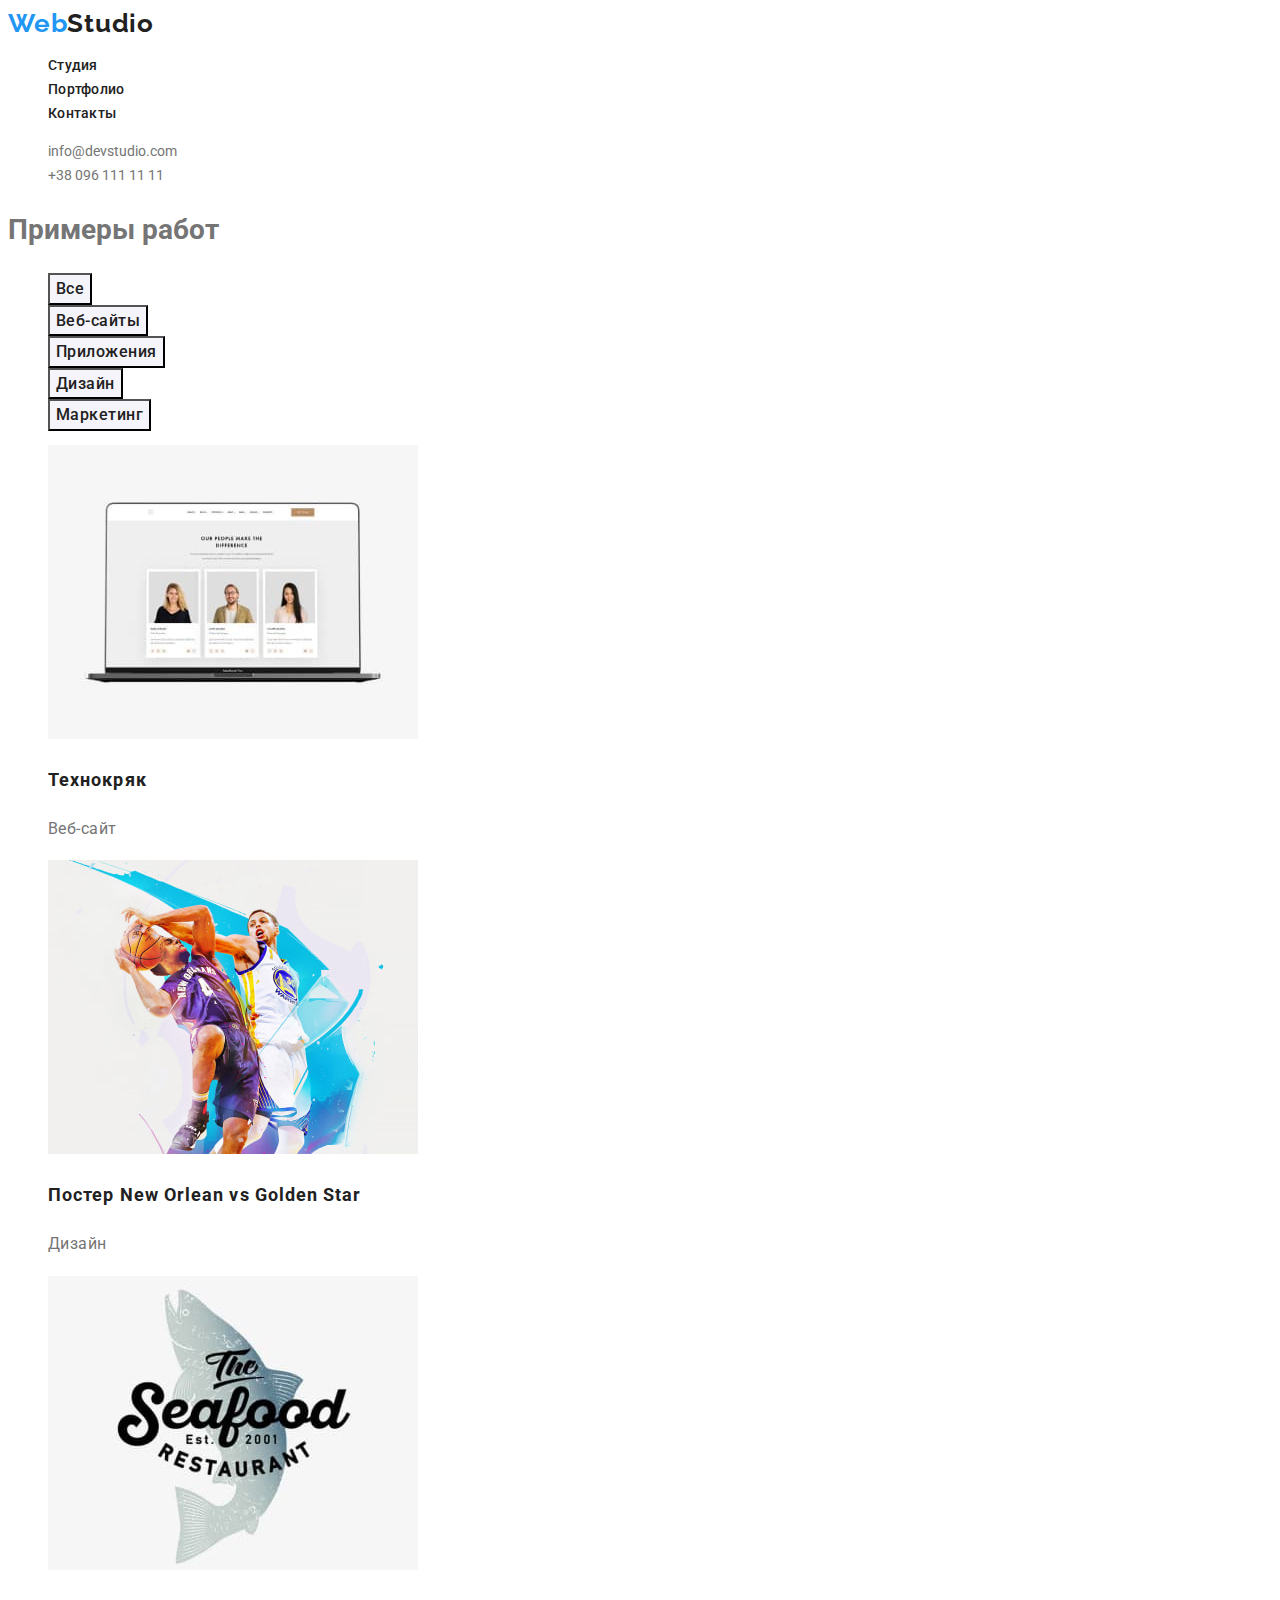
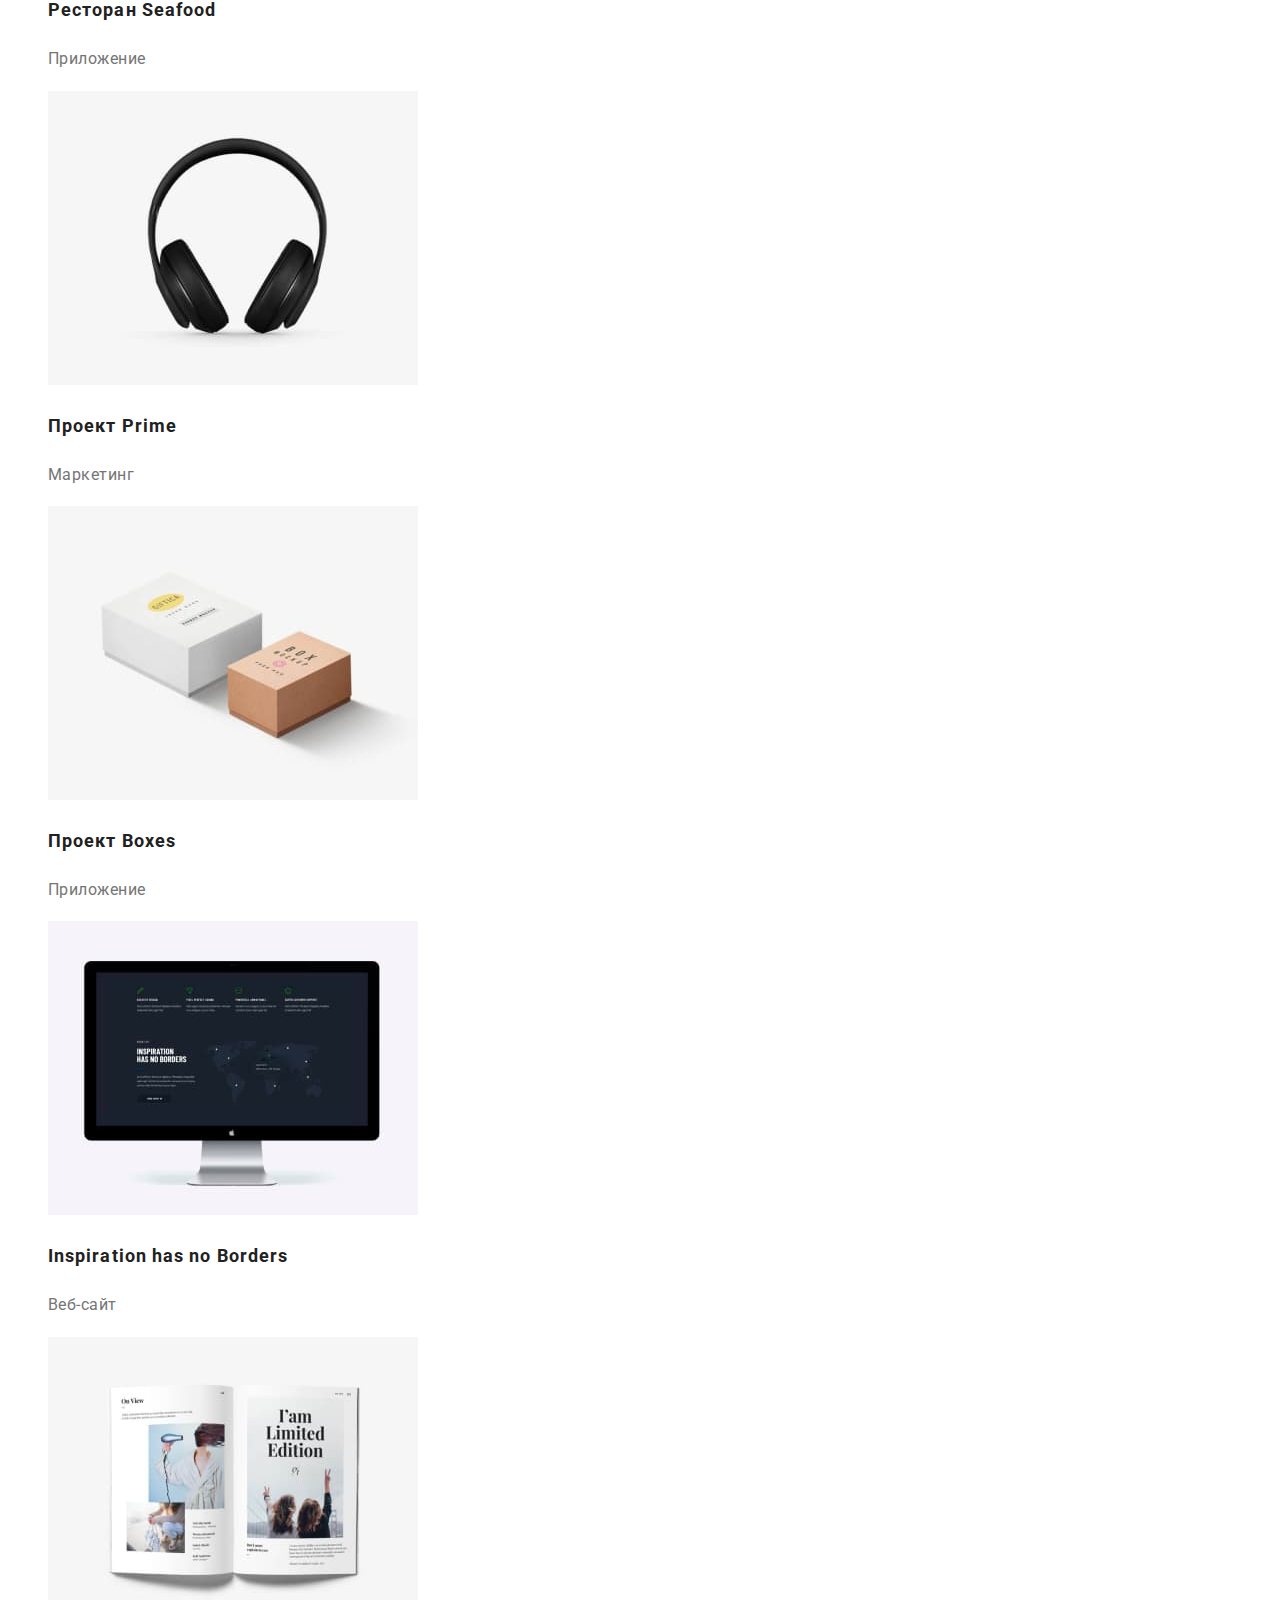
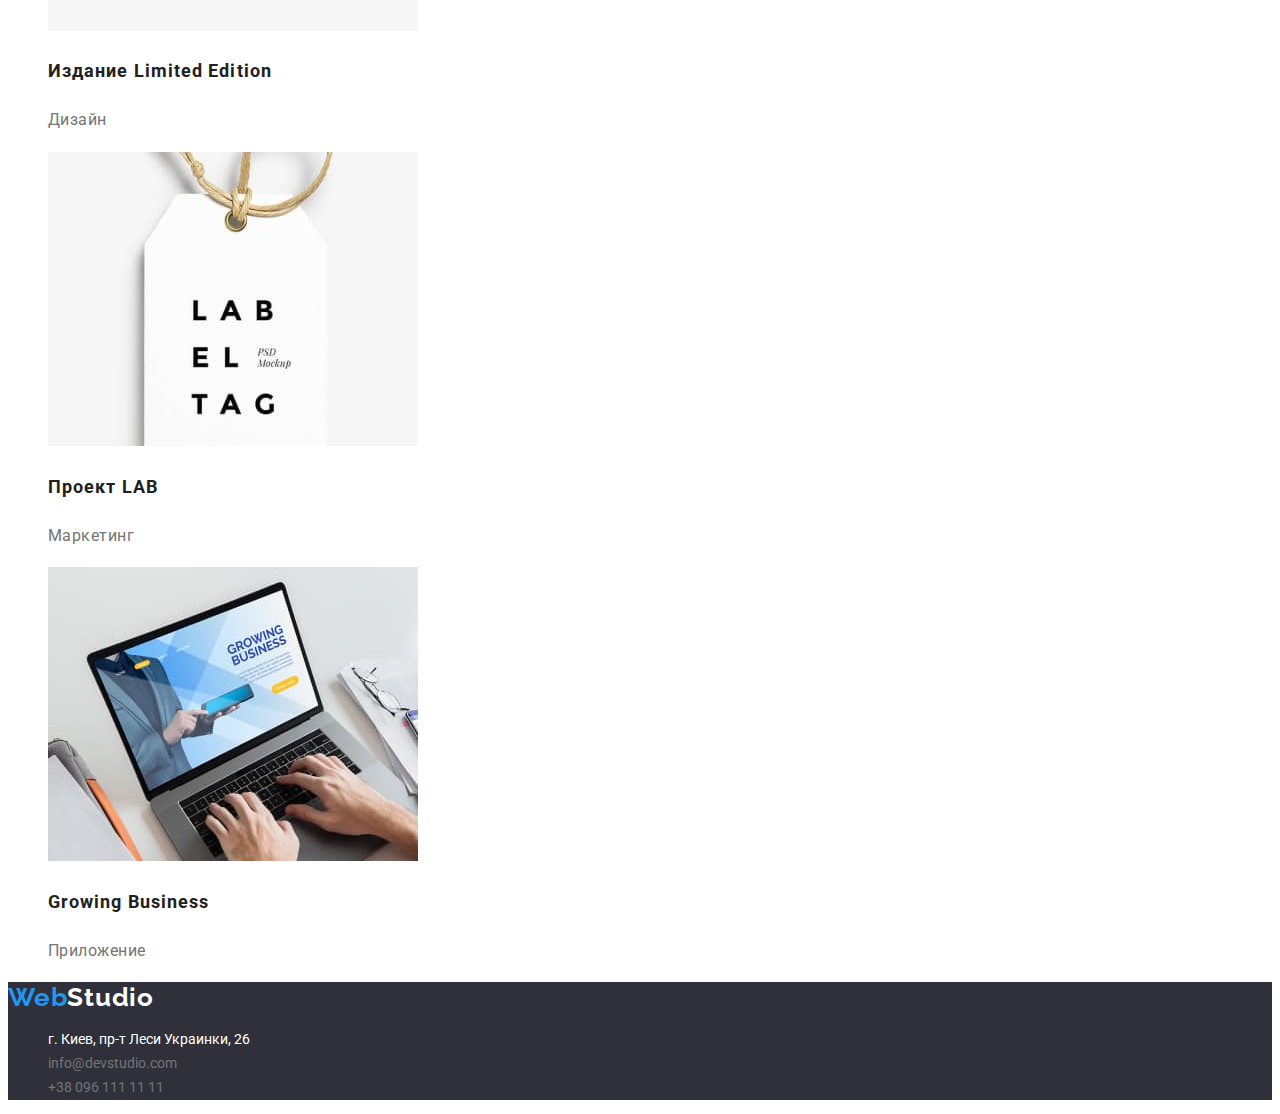
==== portfolio.html @ faf6ea36 "Добавляет файлы с прошлого ТЗ" ====
<!DOCTYPE html>
<html lang="ru">
<head>
    <meta charset="UTF-8">
    <meta http-equiv="X-UA-Compatible" content="IE=edge">
    <meta name="viewport" content="width=device-width, initial-scale=1.0">
    <link rel="preconnect" href="https://fonts.googleapis.com">
    <link rel="preconnect" href="https://fonts.gstatic.com" crossorigin>
    <link href="https://fonts.googleapis.com/css2?family=Raleway:wght@700&family=Roboto:wght@400;500;700;900&display=swap"
        rel="stylesheet">
    <link rel="stylesheet" href="./css/styles.css">
    <title>WebStudio</title>
</head>

<body>
    <header class="header-nav">
        <!-- Навигация -->
        <nav class="navigation">
            <a href="" class="logo link"><span class="logo-color">Web</span>Studio</a>
            <ul class="navigation-list">
                <li class="navigation-list-item">
                    <a href="./index.html" class="link">Студия</a>
                </li>
                <li class="navigation-list-item">
                    <a href="./portfolio.html" class="link">Портфолио</a>
                </li>
                <li class="navigation-list-item">
                    <a href="" class="link">Контакты</a>
                </li>
            </ul>
        </nav>
        <!-- Контакты -->
        <ul class="contacts">
            <li>
                <a href="mailto:info@devstudio.com" class="contacts-link link">info@devstudio.com</a>
            </li>
            <li>
                <a href="tel:+380961111111" class="contacts-link link">+38 096 111 11 11</a>
            </li>
        </ul>
    </header>
    <!-- Контентная часть -->
<main>
    <section>
        <!-- Кнопки -->
        <h1 class="logic-title">Примеры работ</h1>
        <ul class="btn-list">
            <li><button type="button" class="btn-item">Все</button></li>
            <li><button type="button" class="btn-item">Веб-сайты</button></li>
            <li><button type="button" class="btn-item">Приложения</button></li>
            <li><button type="button" class="btn-item">Дизайн</button></li>
            <li><button type="button" class="btn-item">Маркетинг</button></li>
        </ul>
        <!-- Контент -->
        <ul class="work-list">
            <li>
                <img src="./images/laptop.jpg" alt="ноутбук" width="370">
                <h2 class="work-title">Технокряк</h2>
                <p class="work-text">Веб-сайт</p>
            </li>
            <li>
                <img src="./images/sport.jpg" alt="Постер" width="370">
                <h2 class="work-title">Постер New Orlean vs Golden Star</h2>
                <p class="work-text">Дизайн</p>
            </li>
            <li><img src="./images/fish.jpg" alt="рыба" width="370">
                <h2 class="work-title">Ресторан Seafood</h2>
                <p class="work-text">Приложение</p>
            </li>
            <li>
                <img src="./images/mus.jpg" alt="наушники" width="370">
                <h2 class="work-title">Проект Prime</h2>
                <p class="work-text">Маркетинг</p>
            </li>
            <li>
                <img src="./images/box.jpg" alt="коробки" width="370">
                <h2 class="work-title">Проект Boxes</h2>
                <p class="work-text">Приложение</p>
            </li>
            <li>
                <img src="./images/monitor.jpg" alt="монитор" width="370">
                <h2 class="work-title">Inspiration has no Borders</h2>
                <p class="work-text">Веб-сайт</p>
            </li>
            <li>
                <img src="./images/book.jpg" alt="книга" width="370">
                <h2 class="work-title">Издание Limited Edition</h2>
                <p class="work-text">Дизайн</p>
            </li>
            <li>
                <img src="./images/lab.jpg" alt="бирка" width="370">
                <h2 class="work-title">Проект LAB</h2>
                <p class="work-text">Маркетинг</p>
            </li>
            <li>
                <img src="./images/grow.jpg" alt="ноутбук" width="370">
                <h2 class="work-title">Growing Business</h2>
                <p class="work-text">Приложение</p>
            </li>
        </ul>
    </section>

</main>
    <!-- Footer -->
    <footer class="footer">
        <a href="" class="logo link"><span class="logo-color">Web</span><span class="logo-white">Studio</span></a>
        <address>
            <ul class="addr-list">
                <li class="addr-item">г. Киев, пр-т Леси Украинки, 26</li>
                <li><a href="mailto:info@devstudio.com" class="contacts-link link">info@devstudio.com</a></li>
                <li><a href="tel:+380961111111" class="contacts-link link">+38 096 111 11 11</a></li>
            </ul>
        </address>
    </footer>
</body>

</html>
---- css/styles.css ----
:root {
  --text-color: #757575;
  --hover-color: #2196f3;
  --title-color: #212121;
  --white-color: #fff;
  --bg-section-color: #f5f4fa;
  --bg-section-next: #e5e5e5;
}

body {
  color: var(--text-color);
  font-family: "Roboto", serif;
  font-size: 14px;
  line-height: 1.71;
}

/* Навигация */
.header-nav {
  background-color: var(--white-color);
}
.logo-color {
  color: var(--hover-color);
}
.logo {
  font-family: "Raleway", serif;
  font-size: 26px;
  line-height: 1.19;
  letter-spacing: 0.03em;
  font-weight: 700;
  color: var(--title-color);
}
.link {
  text-decoration: none;
}
.contacts-link {
  color: var(--text-color);
}

.contacts li {
  list-style-type: none;
}
.navigation-list {
  list-style-type: none;
}
.navigation-list-item .link {
  font-size: 14px;
  line-height: 1.14;
  letter-spacing: 0.02em;
  font-weight: 500;
  color: var(--title-color);
}
.navigation-list-item .link:hover,
.navigation-list-item .link:focus {
  color: var(--hover-color);
}
.contacts-link:hover,
.contacts-link:focus {
  color: var(--hover-color);
}
.hero {
  background-color: #2f303a;
}
.hero-title {
  font-weight: 900;
  font-size: 44px;
  line-height: 1.36;
  color: var(--white-color);
  letter-spacing: 0.06em;
  text-transform: uppercase;
}
.hero-btn {
  background-color: var(--hover-color);
  color: var(--white-color);
  font-weight: 700;
  font-size: 16px;
  line-height: 30px;

  border: 0px solid var(--hover-color);
  border-radius: 4px;
}
/* секция 2 особенности  */
.qualities {
  background-color: var(--bg-section-next);
}
.qualities-item {
  list-style-type: none;
}
.qualities-title {
  font-size: 14px;
  line-height: 1.14;
  letter-spacing: 0.03em;
  text-transform: uppercase;
  color: var(--title-color);
}
/* Секция 3 чем мы занимаемся  */
.about {
  background-color: var(--bg-section-next);
}

.section-title {
  font-size: 36px;
  line-height: 1.16;
  letter-spacing: 0.03em;
  color: var(--title-color);
}
.about-list {
  list-style-type: none;
}
/* Секция 4 наша команда */
.section-team {
  background-color: var(--bg-section-color);
}
.our-team {
  list-style-type: none;
}
.our-team-name {
  font-weight: 500;
  font-size: 16px;
  line-height: 1.9;
  color: var(--title-color);
  letter-spacing: 0.03em;
}
.our-team-prof {
  font-size: 16px;
  line-height: 1.9;
  letter-spacing: 0.03em;
}
/* footer */

.addr-list {
  list-style-type: none;
  font-style: normal;
}
.logo-white {
  color: var(--white-color);
}
.footer {
  background-color: #2f303a;
}
.addr-item {
  color: var(--white-color);
}

/* Portfolio */

/* Кнопки */
.btn-list {
  list-style-type: none;
}
.btn-item {
  background-color: var(--bg-section-color);
  font-size: 16px;
  line-height: 1.6;
  letter-spacing: 0.03em;
  color: var(--title-color);
  font-weight: 500;
  font-family: "Roboto", serif;
}
.btn-item:hover,
.btn-item:focus {
  background-color: var(--hover-color);
  color: var(--white-color);
}
.btn-item {
  cursor: pointer;
}

/* Секция примеры работ  */

.work-list {
  list-style-type: none;
}
.work-title {
  font-size: 18px;
  line-height: 2;
  letter-spacing: 0.06em;
  color: var(--title-color);
}
.work-text {
  font-size: 16px;
  line-height: 1.9;
  letter-spacing: 0.03em;
}
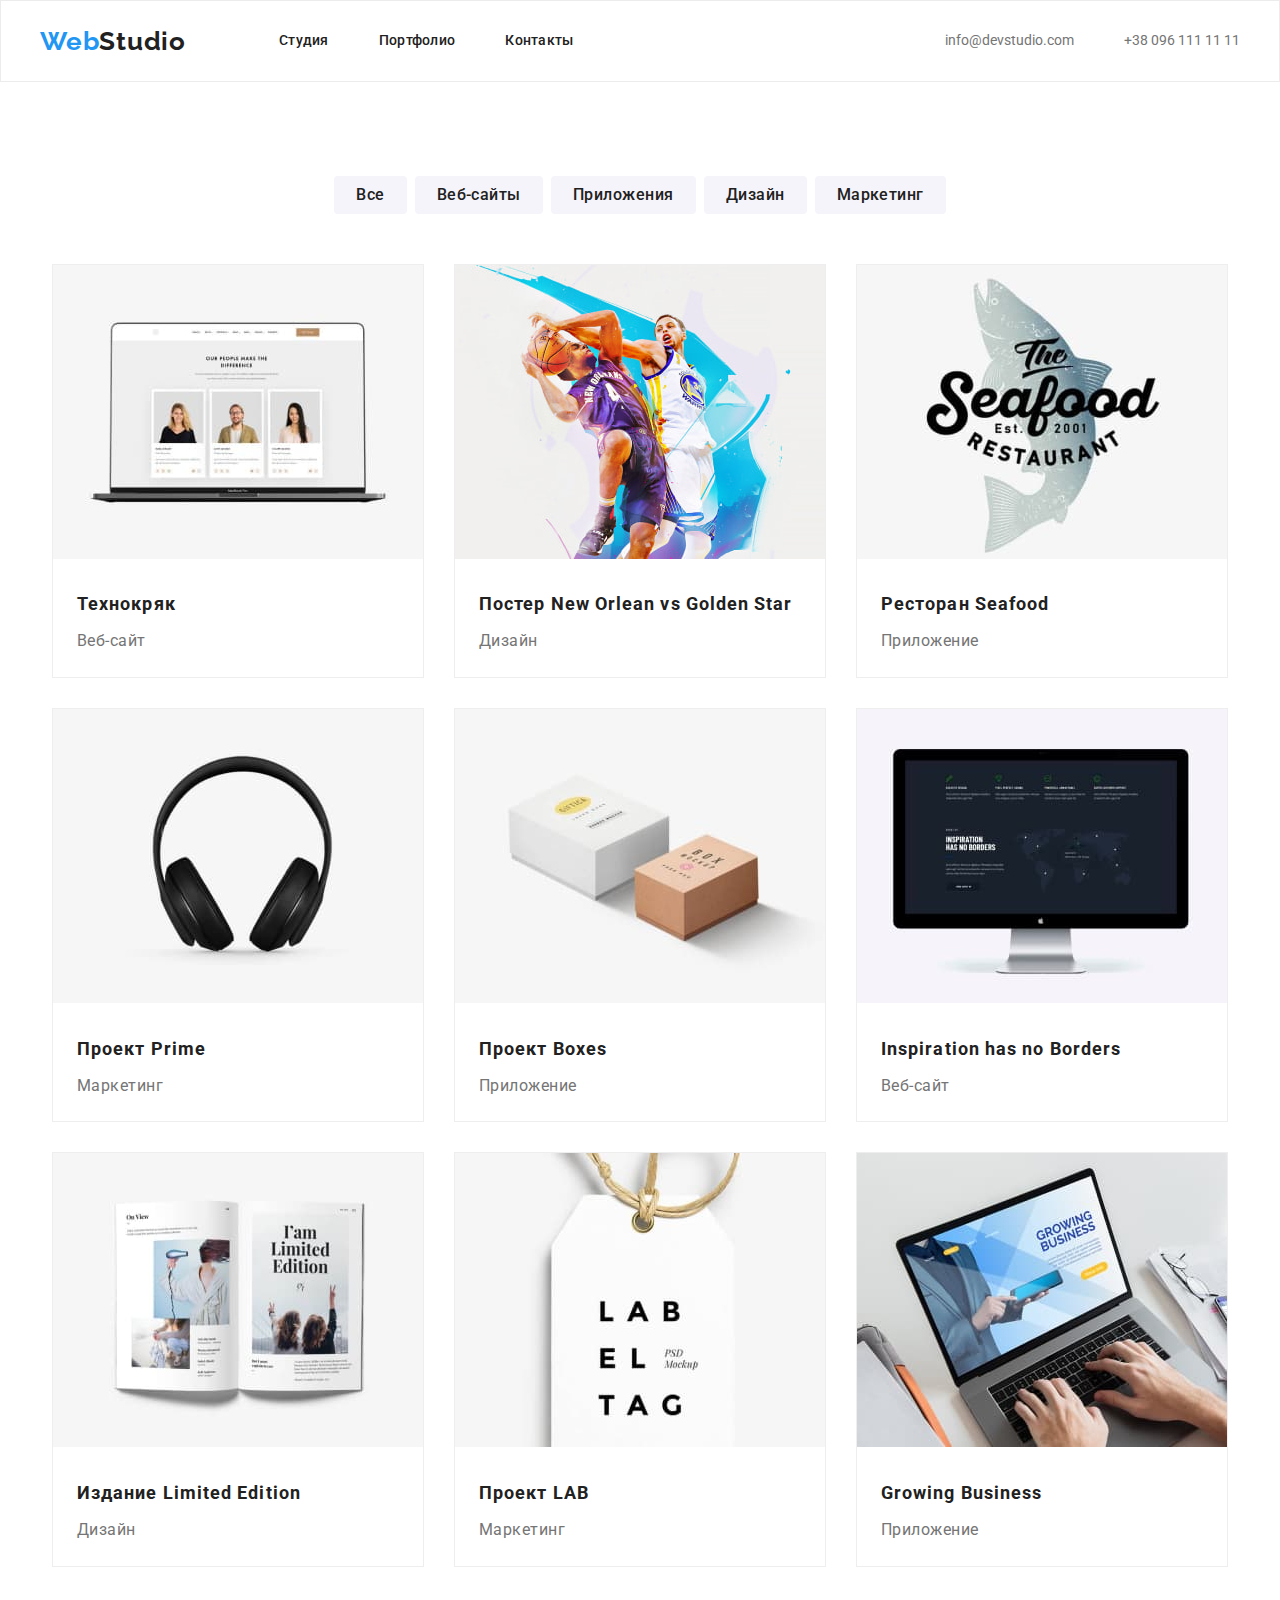
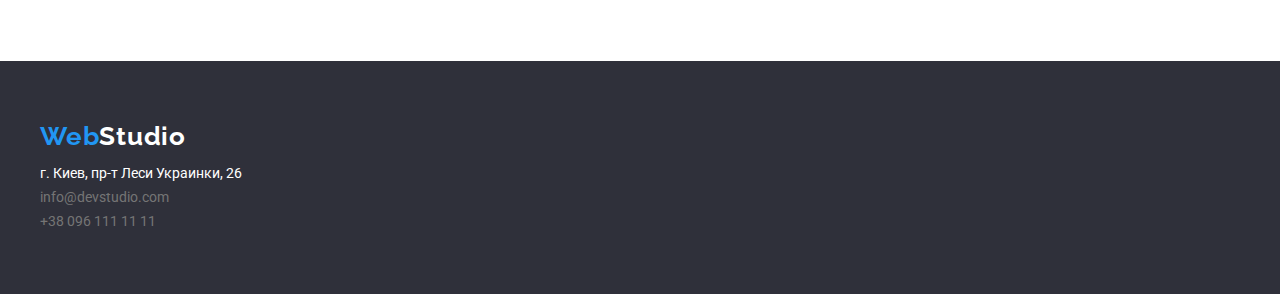
==== commit f763e4d1: "normolize flex" ====
--- a/portfolio.html
+++ b/portfolio.html
@@ -8,109 +8,116 @@
     <link rel="preconnect" href="https://fonts.gstatic.com" crossorigin>
     <link href="https://fonts.googleapis.com/css2?family=Raleway:wght@700&family=Roboto:wght@400;500;700;900&display=swap"
         rel="stylesheet">
+    <link rel="stylesheet" href="./css/normalize.css">
     <link rel="stylesheet" href="./css/styles.css">
     <title>WebStudio</title>
 </head>
 
 <body>
     <header class="header-nav">
-        <!-- Навигация -->
-        <nav class="navigation">
-            <a href="" class="logo link"><span class="logo-color">Web</span>Studio</a>
-            <ul class="navigation-list">
-                <li class="navigation-list-item">
-                    <a href="./index.html" class="link">Студия</a>
+        <div class="container row-nav">
+            <!-- Навигация -->
+            <nav class="navigation">
+                <a href="" class="logo link"><span class="logo-color">Web</span>Studio</a>
+                <ul class="navigation-list">
+                    <li class="navigation-list-item">
+                        <a href="./index.html" class="link">Студия</a>
+                    </li>
+                    <li class="navigation-list-item">
+                        <a href="./portfolio.html" class="link">Портфолио</a>
+                    </li>
+                    <li class="navigation-list-item">
+                        <a href="" class="link">Контакты</a>
+                    </li>
+                </ul>
+            </nav>
+            <!-- Контакты -->
+            <ul class="contacts">
+                <li class="contacts-item">
+                    <a href="mailto:info@devstudio.com" class="contacts-link link">info@devstudio.com</a>
                 </li>
-                <li class="navigation-list-item">
-                    <a href="./portfolio.html" class="link">Портфолио</a>
-                </li>
-                <li class="navigation-list-item">
-                    <a href="" class="link">Контакты</a>
+                <li class="contacts-item">
+                    <a href="tel:+380961111111" class="contacts-link link">+38 096 111 11 11</a>
                 </li>
             </ul>
-        </nav>
-        <!-- Контакты -->
-        <ul class="contacts">
-            <li>
-                <a href="mailto:info@devstudio.com" class="contacts-link link">info@devstudio.com</a>
-            </li>
-            <li>
-                <a href="tel:+380961111111" class="contacts-link link">+38 096 111 11 11</a>
-            </li>
-        </ul>
+        </div>
     </header>
     <!-- Контентная часть -->
 <main>
-    <section>
-        <!-- Кнопки -->
-        <h1 class="logic-title">Примеры работ</h1>
-        <ul class="btn-list">
-            <li><button type="button" class="btn-item">Все</button></li>
-            <li><button type="button" class="btn-item">Веб-сайты</button></li>
-            <li><button type="button" class="btn-item">Приложения</button></li>
-            <li><button type="button" class="btn-item">Дизайн</button></li>
-            <li><button type="button" class="btn-item">Маркетинг</button></li>
-        </ul>
-        <!-- Контент -->
-        <ul class="work-list">
-            <li>
-                <img src="./images/laptop.jpg" alt="ноутбук" width="370">
-                <h2 class="work-title">Технокряк</h2>
-                <p class="work-text">Веб-сайт</p>
-            </li>
-            <li>
-                <img src="./images/sport.jpg" alt="Постер" width="370">
-                <h2 class="work-title">Постер New Orlean vs Golden Star</h2>
-                <p class="work-text">Дизайн</p>
-            </li>
-            <li><img src="./images/fish.jpg" alt="рыба" width="370">
-                <h2 class="work-title">Ресторан Seafood</h2>
-                <p class="work-text">Приложение</p>
-            </li>
-            <li>
-                <img src="./images/mus.jpg" alt="наушники" width="370">
-                <h2 class="work-title">Проект Prime</h2>
-                <p class="work-text">Маркетинг</p>
-            </li>
-            <li>
-                <img src="./images/box.jpg" alt="коробки" width="370">
-                <h2 class="work-title">Проект Boxes</h2>
-                <p class="work-text">Приложение</p>
-            </li>
-            <li>
-                <img src="./images/monitor.jpg" alt="монитор" width="370">
-                <h2 class="work-title">Inspiration has no Borders</h2>
-                <p class="work-text">Веб-сайт</p>
-            </li>
-            <li>
-                <img src="./images/book.jpg" alt="книга" width="370">
-                <h2 class="work-title">Издание Limited Edition</h2>
-                <p class="work-text">Дизайн</p>
-            </li>
-            <li>
-                <img src="./images/lab.jpg" alt="бирка" width="370">
-                <h2 class="work-title">Проект LAB</h2>
-                <p class="work-text">Маркетинг</p>
-            </li>
-            <li>
-                <img src="./images/grow.jpg" alt="ноутбук" width="370">
-                <h2 class="work-title">Growing Business</h2>
-                <p class="work-text">Приложение</p>
-            </li>
-        </ul>
+    <section class="section">
+        <div class="container">
+                <!-- Кнопки -->
+                <h1 class="logic-title">Примеры работ</h1>
+                <ul class="btn-list">
+                    <li class="btn-li-item"><button type="button" class="btn-item">Все</button></li>
+                    <li class="btn-li-item"><button type="button" class="btn-item">Веб-сайты</button></li>
+                    <li class="btn-li-item"><button type="button" class="btn-item">Приложения</button></li>
+                    <li class="btn-li-item"><button type="button" class="btn-item">Дизайн</button></li>
+                    <li class="btn-li-item"><button type="button" class="btn-item">Маркетинг</button></li>
+                </ul>
+                <!-- Контент -->
+                <ul class="work-list">
+                    <li class="work-item">
+                        <img src="./images/laptop.jpg" alt="ноутбук" width="370">
+                        <h2 class="work-title">Технокряк</h2>
+                        <p class="work-text">Веб-сайт</p>
+                    </li>
+                    <li class="work-item">
+                        <img src="./images/sport.jpg" alt="Постер" width="370">
+                        <h2 class="work-title">Постер New Orlean vs Golden Star</h2>
+                        <p class="work-text">Дизайн</p>
+                    </li>
+                    <li class="work-item"><img src="./images/fish.jpg" alt="рыба" width="370">
+                        <h2 class="work-title">Ресторан Seafood</h2>
+                        <p class="work-text">Приложение</p>
+                    </li>
+                    <li class="work-item">
+                        <img src="./images/mus.jpg" alt="наушники" width="370">
+                        <h2 class="work-title">Проект Prime</h2>
+                        <p class="work-text">Маркетинг</p>
+                    </li>
+                    <li class="work-item">
+                        <img src="./images/box.jpg" alt="коробки" width="370">
+                        <h2 class="work-title">Проект Boxes</h2>
+                        <p class="work-text">Приложение</p>
+                    </li>
+                    <li class="work-item">
+                        <img src="./images/monitor.jpg" alt="монитор" width="370">
+                        <h2 class="work-title">Inspiration has no Borders</h2>
+                        <p class="work-text">Веб-сайт</p>
+                    </li>
+                    <li class="work-item">
+                        <img src="./images/book.jpg" alt="книга" width="370">
+                        <h2 class="work-title">Издание Limited Edition</h2>
+                        <p class="work-text">Дизайн</p>
+                    </li>
+                    <li class="work-item">
+                        <img src="./images/lab.jpg" alt="бирка" width="370">
+                        <h2 class="work-title">Проект LAB</h2>
+                        <p class="work-text">Маркетинг</p>
+                    </li>
+                    <li class="work-item">
+                        <img src="./images/grow.jpg" alt="ноутбук" width="370">
+                        <h2 class="work-title">Growing Business</h2>
+                        <p class="work-text">Приложение</p>
+                    </li>
+                </ul>
+        </div>
     </section>
 
 </main>
     <!-- Footer -->
     <footer class="footer">
-        <a href="" class="logo link"><span class="logo-color">Web</span><span class="logo-white">Studio</span></a>
-        <address>
-            <ul class="addr-list">
-                <li class="addr-item">г. Киев, пр-т Леси Украинки, 26</li>
-                <li><a href="mailto:info@devstudio.com" class="contacts-link link">info@devstudio.com</a></li>
-                <li><a href="tel:+380961111111" class="contacts-link link">+38 096 111 11 11</a></li>
-            </ul>
-        </address>
+        <div class="container cont-addr">
+            <a href="" class="logo link"><span class="logo-color">Web</span><span class="logo-white">Studio</span></a>
+            <address class="address">
+                <ul class="addr-list">
+                    <li class="addr-item">г. Киев, пр-т Леси Украинки, 26</li>
+                    <li><a href="mailto:info@devstudio.com" class="contacts-link link">info@devstudio.com</a></li>
+                    <li><a href="tel:+380961111111" class="contacts-link link">+38 096 111 11 11</a></li>
+                </ul>
+            </address>
+        </div>
     </footer>
 </body>
 
--- a/css/styles.css
+++ b/css/styles.css
@@ -7,6 +7,15 @@
   --bg-section-next: #e5e5e5;
 }
 
+h1,
+h2,
+h3,
+h4,
+h5,
+h6 {
+  margin: 0;
+}
+
 body {
   color: var(--text-color);
   font-family: "Roboto", serif;
@@ -14,13 +23,37 @@
   line-height: 1.71;
 }
 
+ul {
+  margin: 0;
+  padding-left: 0;
+}
+
+li {
+  list-style-type: none;
+}
+
 /* Навигация */
+
+.container {
+  width: 1230px;
+  padding-left: 15px;
+  padding-right: 15px;
+  margin: 0 auto;
+}
+
+.row-nav {
+  display: flex;
+  align-items: center;
+}
+
 .header-nav {
   background-color: var(--white-color);
+  border: 1px solid #ececec;
 }
 .logo-color {
   color: var(--hover-color);
 }
+
 .logo {
   font-family: "Raleway", serif;
   font-size: 26px;
@@ -29,6 +62,7 @@
   font-weight: 700;
   color: var(--title-color);
 }
+
 .link {
   text-decoration: none;
 }
@@ -36,30 +70,71 @@
   color: var(--text-color);
 }
 
-.contacts li {
-  list-style-type: none;
-}
+.contacts {
+  display: flex;
+  margin-left: auto;
+}
+
+.contacts-item {
+  margin-left: 50px;
+}
+
+.contacts-item:first-child {
+  margin-left: 0px;
+}
+
+.navigation {
+  display: flex;
+  align-items: center;
+}
+
 .navigation-list {
-  list-style-type: none;
-}
+  display: flex;
+
+  padding-left: 0px;
+  margin-left: 93px;
+  margin-right: auto;
+}
+
+.navigation-list-item {
+  margin-left: 50px;
+}
+
+.navigation-list-item:first-child {
+  margin-left: 0px;
+}
+
 .navigation-list-item .link {
   font-size: 14px;
   line-height: 1.14;
   letter-spacing: 0.02em;
   font-weight: 500;
   color: var(--title-color);
-}
+
+  padding-top: 32px;
+  padding-bottom: 32px;
+  display: block;
+}
+
 .navigation-list-item .link:hover,
 .navigation-list-item .link:focus {
   color: var(--hover-color);
 }
+
 .contacts-link:hover,
 .contacts-link:focus {
   color: var(--hover-color);
 }
+
 .hero {
   background-color: #2f303a;
 }
+
+.hero-centr {
+  width: 696px;
+  margin: 0 auto;
+}
+
 .hero-title {
   font-weight: 900;
   font-size: 44px;
@@ -67,6 +142,9 @@
   color: var(--white-color);
   letter-spacing: 0.06em;
   text-transform: uppercase;
+  text-align: center;
+
+  margin-bottom: 30px;
 }
 .hero-btn {
   background-color: var(--hover-color);
@@ -77,14 +155,44 @@
 
   border: 0px solid var(--hover-color);
   border-radius: 4px;
+  display: block;
+
+  width: 200px;
+  margin: 0 auto;
+  padding-top: 10px;
+  padding-bottom: 10px;
 }
 /* секция 2 особенности  */
+
+.logic-title {
+  /*что бы не мешал верстке */
+  display: none;
+}
+
+.section {
+  padding-top: 94px;
+  padding-bottom: 94px;
+}
+
 .qualities {
   background-color: var(--bg-section-next);
 }
+
+.qualities-list {
+  display: flex;
+}
 .qualities-item {
-  list-style-type: none;
-}
+  margin-left: 30px;
+}
+
+.qualities-item:first-child {
+  margin-left: 0;
+}
+
+.qualities-item > p {
+  margin-top: 10px;
+}
+
 .qualities-title {
   font-size: 14px;
   line-height: 1.14;
@@ -102,33 +210,88 @@
   line-height: 1.16;
   letter-spacing: 0.03em;
   color: var(--title-color);
-}
+
+  text-align: center;
+  margin-bottom: 50px;
+}
+
 .about-list {
-  list-style-type: none;
-}
+  display: flex;
+  justify-content: center;
+}
+
+.about-item {
+  margin-left: 30px;
+}
+
+.about-item:first-child {
+  margin-left: 0;
+}
+
+.about-item > img {
+  display: block;
+}
+
 /* Секция 4 наша команда */
 .section-team {
   background-color: var(--bg-section-color);
 }
 .our-team {
-  list-style-type: none;
-}
+  display: flex;
+  justify-content: center;
+}
+
+.our-team-list {
+  background-color: var(--white-color);
+
+  box-shadow: 0px 1px 3px rgba(0, 0, 0, 0.12), 0px 1px 1px rgba(0, 0, 0, 0.14),
+    0px 2px 1px rgba(0, 0, 0, 0.2);
+  border-radius: 0px 0px 4px 4px;
+
+  margin-left: 30px;
+}
+
+.our-team-list > img {
+  display: block;
+}
+
+.our-team-list:first-child {
+  margin-left: 0;
+}
+
 .our-team-name {
   font-weight: 500;
   font-size: 16px;
   line-height: 1.9;
   color: var(--title-color);
   letter-spacing: 0.03em;
+  text-align: center;
+
+  padding-top: 30px;
 }
 .our-team-prof {
   font-size: 16px;
   line-height: 1.9;
   letter-spacing: 0.03em;
+  text-align: center;
+
+  margin-top: 0;
+  margin-bottom: 0;
+  padding-bottom: 30px;
+  padding-top: 10px;
 }
 /* footer */
 
+.cont-addr {
+  padding-top: 60px;
+  padding-bottom: 60px;
+}
+
+.address {
+  margin-top: 10px;
+}
+
 .addr-list {
-  list-style-type: none;
   font-style: normal;
 }
 .logo-white {
@@ -144,9 +307,7 @@
 /* Portfolio */
 
 /* Кнопки */
-.btn-list {
-  list-style-type: none;
-}
+
 .btn-item {
   background-color: var(--bg-section-color);
   font-size: 16px;
@@ -155,29 +316,82 @@
   color: var(--title-color);
   font-weight: 500;
   font-family: "Roboto", serif;
+
+  padding-left: 22px;
+  padding-right: 22px;
+  padding-top: 6px;
+  padding-bottom: 6px;
+
+  border: 0px solid transparent;
+  border-radius: 4px;
 }
 .btn-item:hover,
 .btn-item:focus {
   background-color: var(--hover-color);
   color: var(--white-color);
+
+  box-shadow: 0px 3px 1px rgba(0, 0, 0, 0.1), 0px 1px 2px rgba(0, 0, 0, 0.08),
+    0px 2px 2px rgba(0, 0, 0, 0.12);
 }
 .btn-item {
   cursor: pointer;
 }
 
+.btn-list {
+  display: flex;
+  justify-content: center;
+
+  margin-bottom: 50px;
+}
+
+.btn-li-item {
+  margin-left: 8px;
+}
+
+.btn-li-item:first-child {
+  margin-left: 0;
+}
+
 /* Секция примеры работ  */
 
 .work-list {
-  list-style-type: none;
-}
+  display: flex;
+  flex-wrap: wrap;
+  justify-content: center;
+}
+
+.work-item {
+  border: 1px solid #eeeeee;
+
+  margin-left: 30px;
+  margin-bottom: 30px;
+}
+
+.work-item:nth-last-child(3n) {
+  margin-left: 0;
+}
+
+.work-item:nth-last-child(-n + 3) {
+  margin-bottom: 0px;
+}
+
 .work-title {
   font-size: 18px;
   line-height: 2;
   letter-spacing: 0.06em;
   color: var(--title-color);
+
+  margin-top: 20px;
+  margin-left: 24px;
+  margin-right: 24px;
 }
 .work-text {
   font-size: 16px;
   line-height: 1.9;
   letter-spacing: 0.03em;
-}
+
+  margin-bottom: 20px;
+  margin-left: 24px;
+  margin-right: 24px;
+  margin-top: 4px;
+}
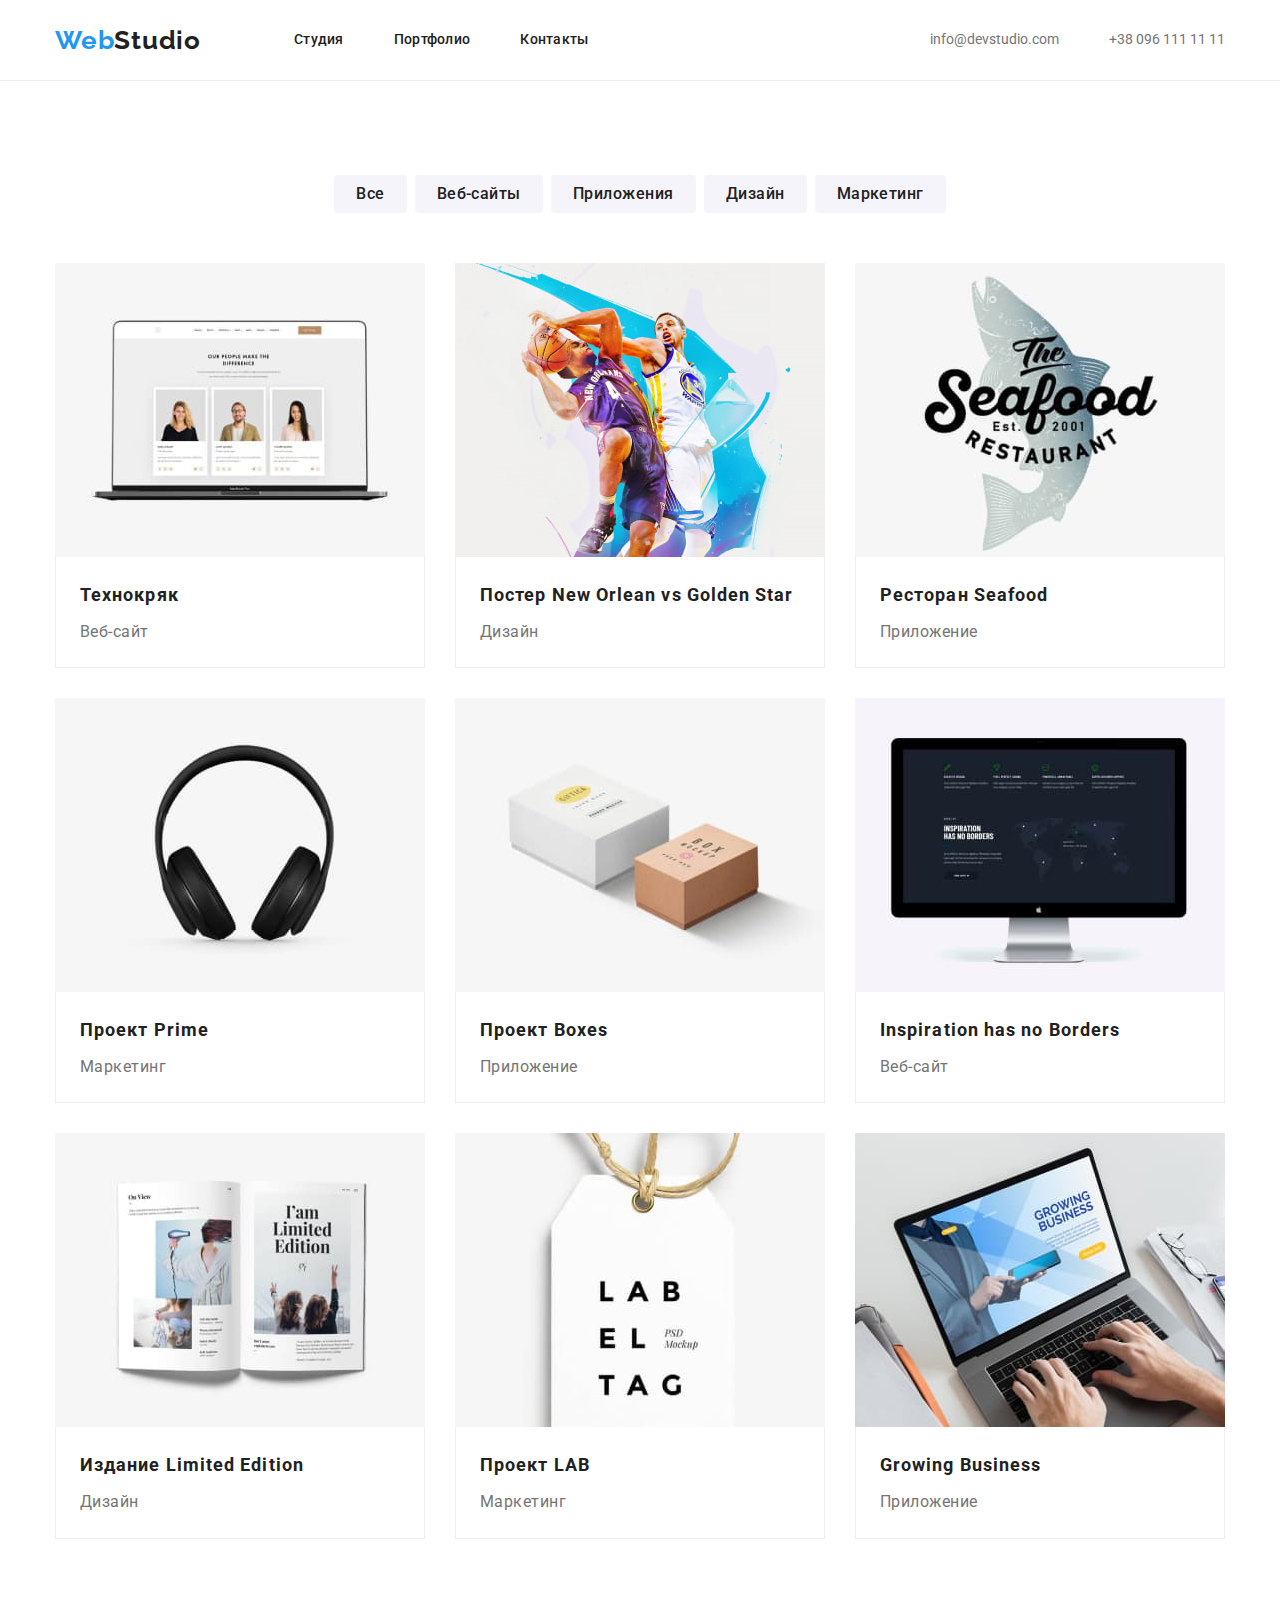
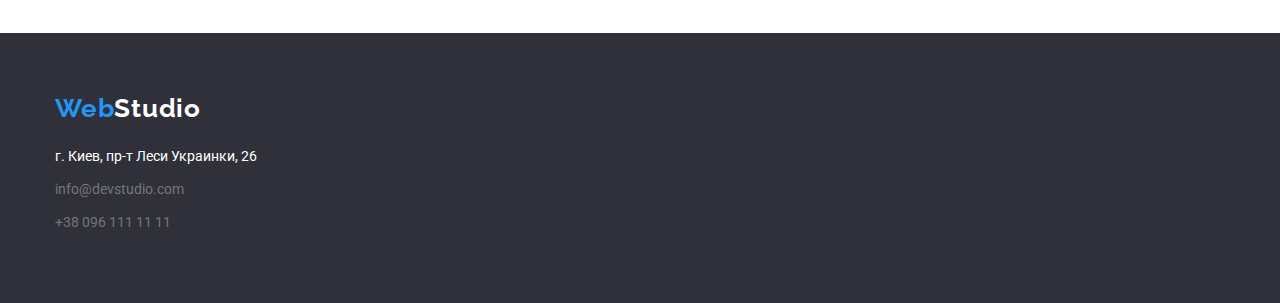
==== commit c52a0cef: "заменяет падинги на маржины , добовляет блоки в портфолио" ====
--- a/portfolio.html
+++ b/portfolio.html
@@ -59,47 +59,65 @@
                 <ul class="work-list">
                     <li class="work-item">
                         <img src="./images/laptop.jpg" alt="ноутбук" width="370">
-                        <h2 class="work-title">Технокряк</h2>
-                        <p class="work-text">Веб-сайт</p>
+                        <div class="work-box">
+                            <h2 class="work-title">Технокряк</h2>
+                            <p class="work-text">Веб-сайт</p>
+                        </div>
                     </li>
                     <li class="work-item">
                         <img src="./images/sport.jpg" alt="Постер" width="370">
-                        <h2 class="work-title">Постер New Orlean vs Golden Star</h2>
-                        <p class="work-text">Дизайн</p>
+                        <div class="work-box">
+                            <h2 class="work-title">Постер New Orlean vs Golden Star</h2>
+                            <p class="work-text">Дизайн</p>
+                        </div>
                     </li>
                     <li class="work-item"><img src="./images/fish.jpg" alt="рыба" width="370">
-                        <h2 class="work-title">Ресторан Seafood</h2>
-                        <p class="work-text">Приложение</p>
+                        <div class="work-box">
+                            <h2 class="work-title">Ресторан Seafood</h2>
+                            <p class="work-text">Приложение</p>
+                        </div>
                     </li>
                     <li class="work-item">
                         <img src="./images/mus.jpg" alt="наушники" width="370">
-                        <h2 class="work-title">Проект Prime</h2>
-                        <p class="work-text">Маркетинг</p>
+                        <div class="work-box">
+                            <h2 class="work-title">Проект Prime</h2>
+                            <p class="work-text">Маркетинг</p>
+                        </div>
                     </li>
                     <li class="work-item">
                         <img src="./images/box.jpg" alt="коробки" width="370">
-                        <h2 class="work-title">Проект Boxes</h2>
-                        <p class="work-text">Приложение</p>
+                        <div class="work-box">
+                            <h2 class="work-title">Проект Boxes</h2>
+                            <p class="work-text">Приложение</p>
+                        </div>
                     </li>
                     <li class="work-item">
                         <img src="./images/monitor.jpg" alt="монитор" width="370">
-                        <h2 class="work-title">Inspiration has no Borders</h2>
-                        <p class="work-text">Веб-сайт</p>
+                        <div class="work-box">
+                            <h2 class="work-title">Inspiration has no Borders</h2>
+                            <p class="work-text">Веб-сайт</p>
+                        </div>
                     </li>
                     <li class="work-item">
                         <img src="./images/book.jpg" alt="книга" width="370">
-                        <h2 class="work-title">Издание Limited Edition</h2>
-                        <p class="work-text">Дизайн</p>
+                        <div class="work-box">
+                            <h2 class="work-title">Издание Limited Edition</h2>
+                            <p class="work-text">Дизайн</p>
+                        </div>
                     </li>
                     <li class="work-item">
                         <img src="./images/lab.jpg" alt="бирка" width="370">
-                        <h2 class="work-title">Проект LAB</h2>
-                        <p class="work-text">Маркетинг</p>
+                        <div class="work-box">
+                            <h2 class="work-title">Проект LAB</h2>
+                            <p class="work-text">Маркетинг</p>
+                        </div>
                     </li>
                     <li class="work-item">
                         <img src="./images/grow.jpg" alt="ноутбук" width="370">
-                        <h2 class="work-title">Growing Business</h2>
-                        <p class="work-text">Приложение</p>
+                        <div class="work-box">
+                            <h2 class="work-title">Growing Business</h2>
+                            <p class="work-text">Приложение</p>
+                        </div>
                     </li>
                 </ul>
         </div>
@@ -112,9 +130,12 @@
             <a href="" class="logo link"><span class="logo-color">Web</span><span class="logo-white">Studio</span></a>
             <address class="address">
                 <ul class="addr-list">
-                    <li class="addr-item">г. Киев, пр-т Леси Украинки, 26</li>
-                    <li><a href="mailto:info@devstudio.com" class="contacts-link link">info@devstudio.com</a></li>
-                    <li><a href="tel:+380961111111" class="contacts-link link">+38 096 111 11 11</a></li>
+                    <li class="addr-item">
+                        <p class="coordinates">г. Киев, пр-т Леси Украинки, 26</p>
+                    </li>
+                    <li class="addr-item"><a href="mailto:info@devstudio.com"
+                            class="contacts-link link">info@devstudio.com</a></li>
+                    <li class="addr-item"><a href="tel:+380961111111" class="contacts-link link">+38 096 111 11 11</a></li>
                 </ul>
             </address>
         </div>
--- a/css/styles.css
+++ b/css/styles.css
@@ -5,6 +5,8 @@
   --white-color: #fff;
   --bg-section-color: #f5f4fa;
   --bg-section-next: #e5e5e5;
+  --footer-color: #2f303a;
+  --border-color: #EEEEEE;
 }
 
 h1,
@@ -16,6 +18,17 @@
   margin: 0;
 }
 
+p {
+  margin: 0;
+  padding: 0;
+}
+
+img {
+  max-width: 100%;
+  height: auto;
+  display: block;
+}
+
 body {
   color: var(--text-color);
   font-family: "Roboto", serif;
@@ -35,7 +48,7 @@
 /* Навигация */
 
 .container {
-  width: 1230px;
+  width: 1200px;
   padding-left: 15px;
   padding-right: 15px;
   margin: 0 auto;
@@ -48,7 +61,7 @@
 
 .header-nav {
   background-color: var(--white-color);
-  border: 1px solid #ececec;
+  border-bottom: 1px solid #ececec;
 }
 .logo-color {
   color: var(--hover-color);
@@ -103,6 +116,7 @@
 .navigation-list-item:first-child {
   margin-left: 0px;
 }
+
 
 .navigation-list-item .link {
   font-size: 14px;
@@ -126,8 +140,12 @@
   color: var(--hover-color);
 }
 
+
 .hero {
-  background-color: #2f303a;
+padding-top: 200px;
+padding-bottom: 200px;
+
+background-color:var(--footer-color);
 }
 
 .hero-centr {
@@ -175,7 +193,7 @@
 }
 
 .qualities {
-  background-color: var(--bg-section-next);
+  background-color: var(--white-color);
 }
 
 .qualities-list {
@@ -202,7 +220,8 @@
 }
 /* Секция 3 чем мы занимаемся  */
 .about {
-  background-color: var(--bg-section-next);
+  background-color: var(--white-color);
+  padding-top: 0;
 }
 
 .section-title {
@@ -228,9 +247,7 @@
   margin-left: 0;
 }
 
-.about-item > img {
-  display: block;
-}
+
 
 /* Секция 4 наша команда */
 .section-team {
@@ -251,8 +268,8 @@
   margin-left: 30px;
 }
 
-.our-team-list > img {
-  display: block;
+.our-team-img {
+  margin-bottom: 30px;
 }
 
 .our-team-list:first-child {
@@ -267,7 +284,8 @@
   letter-spacing: 0.03em;
   text-align: center;
 
-  padding-top: 30px;
+  margin-bottom: 10px;
+
 }
 .our-team-prof {
   font-size: 16px;
@@ -275,33 +293,38 @@
   letter-spacing: 0.03em;
   text-align: center;
 
-  margin-top: 0;
-  margin-bottom: 0;
-  padding-bottom: 30px;
-  padding-top: 10px;
+  margin-bottom: 30px;
+  
 }
 /* footer */
 
-.cont-addr {
+
+
+.address {
+  margin-top: 20px;
+}
+
+.addr-list {
+  font-style: normal;
+}
+
+.logo-white {
+  color: var(--white-color);
+}
+
+.footer {
   padding-top: 60px;
   padding-bottom: 60px;
-}
-
-.address {
-  margin-top: 10px;
-}
-
-.addr-list {
-  font-style: normal;
-}
-.logo-white {
+  
+  background-color: var(--footer-color);
+}
+
+.coordinates {
   color: var(--white-color);
 }
-.footer {
-  background-color: #2f303a;
-}
+
 .addr-item {
-  color: var(--white-color);
+  margin-bottom: 9px;
 }
 
 /* Portfolio */
@@ -357,15 +380,23 @@
 .work-list {
   display: flex;
   flex-wrap: wrap;
-  justify-content: center;
+  
+}
+
+.work-box {
+  padding: 20px 24px;
+
+  border-left: 1px solid var(--border-color);
+  border-right: 1px solid var(--border-color);
+  border-bottom: 1px solid var(--border-color);
 }
 
 .work-item {
-  border: 1px solid #eeeeee;
 
   margin-left: 30px;
   margin-bottom: 30px;
 }
+
 
 .work-item:nth-last-child(3n) {
   margin-left: 0;
@@ -381,17 +412,12 @@
   letter-spacing: 0.06em;
   color: var(--title-color);
 
-  margin-top: 20px;
-  margin-left: 24px;
-  margin-right: 24px;
+
 }
 .work-text {
   font-size: 16px;
   line-height: 1.9;
   letter-spacing: 0.03em;
 
-  margin-bottom: 20px;
-  margin-left: 24px;
-  margin-right: 24px;
   margin-top: 4px;
 }
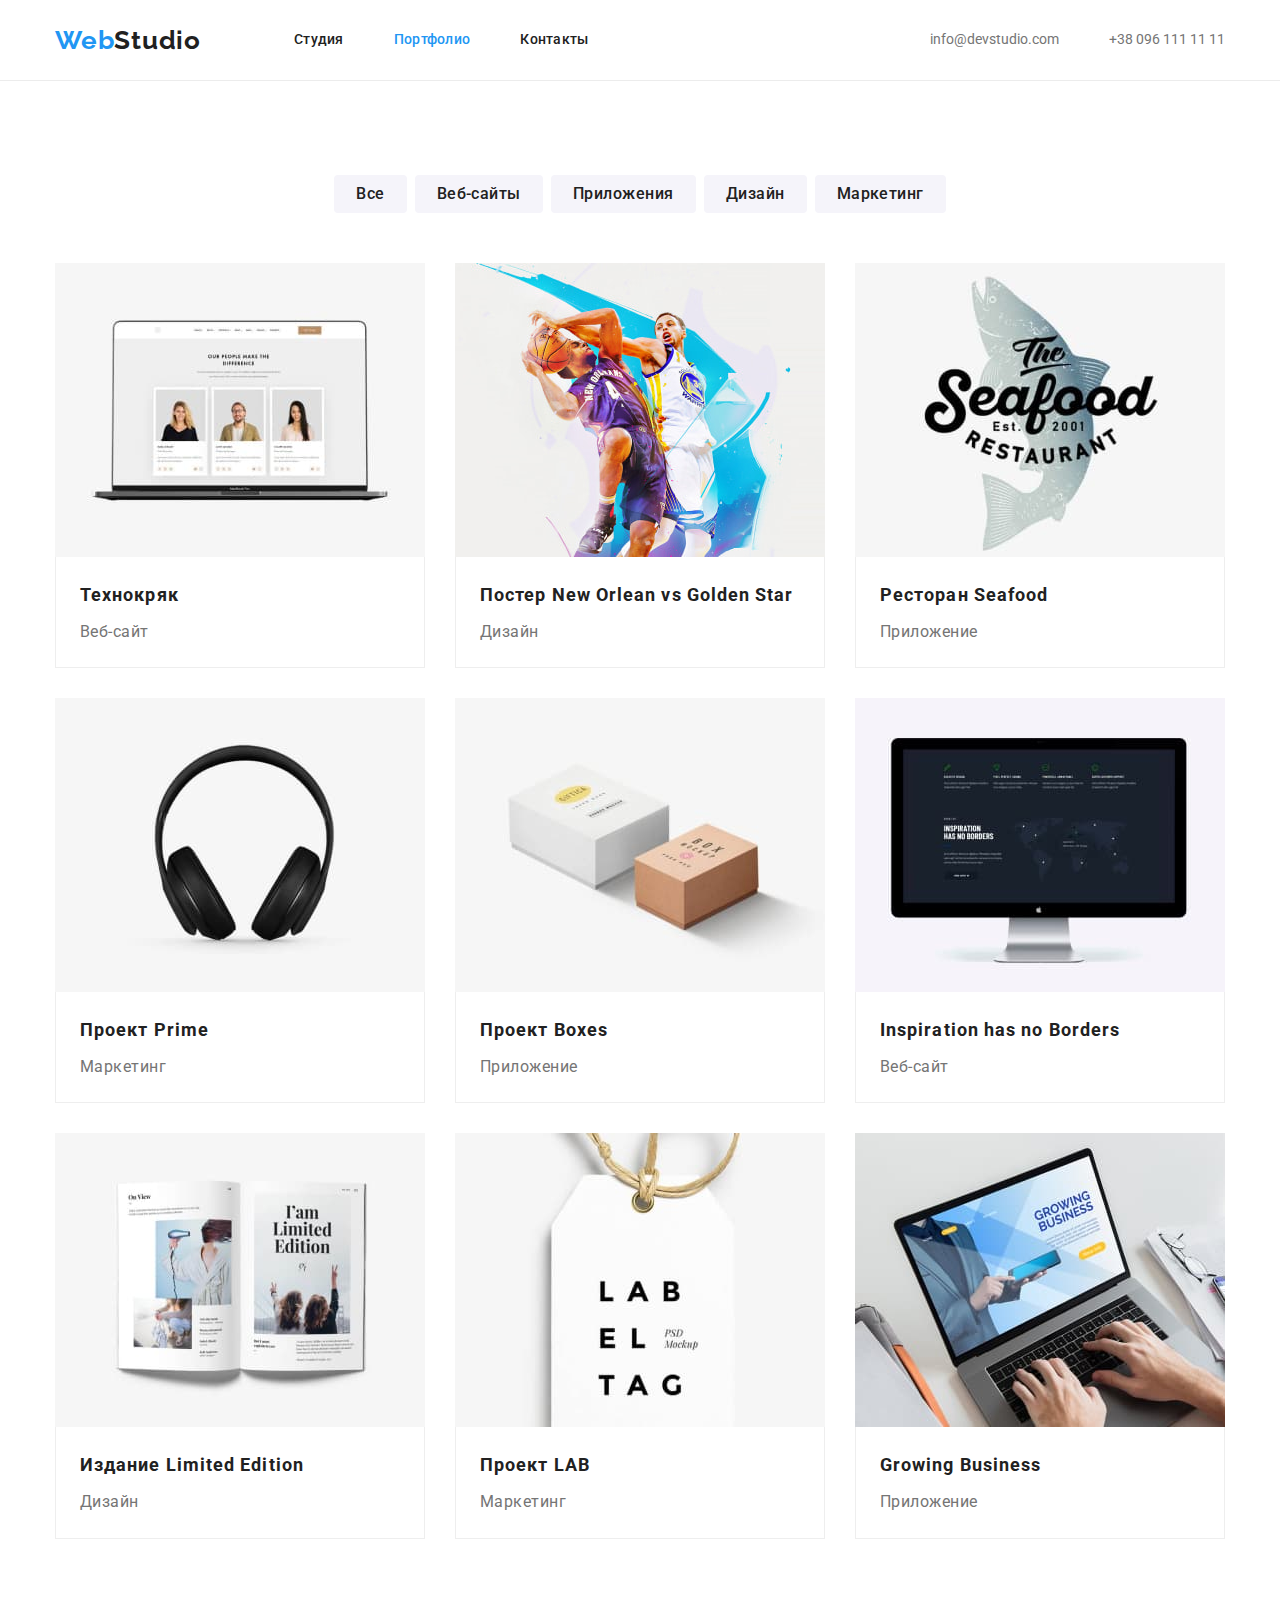
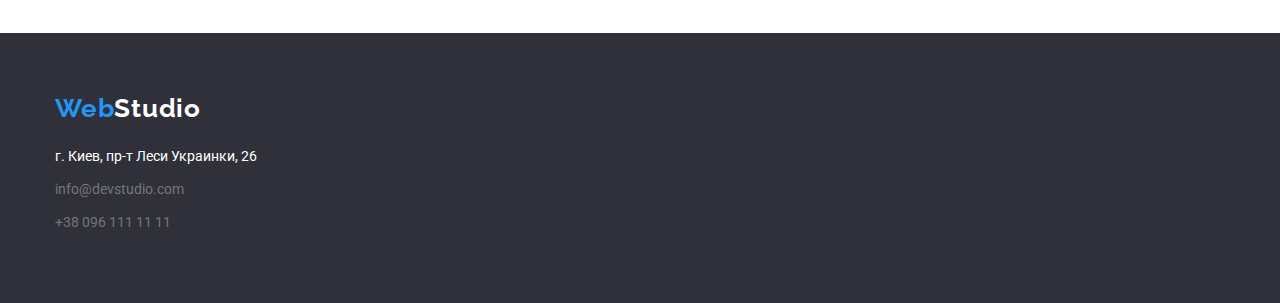
==== commit f61f74f9: "добавлен цвет акцента на навигацию" ====
--- a/portfolio.html
+++ b/portfolio.html
@@ -24,7 +24,7 @@
                         <a href="./index.html" class="link">Студия</a>
                     </li>
                     <li class="navigation-list-item">
-                        <a href="./portfolio.html" class="link">Портфолио</a>
+                        <a class="current" href="./portfolio.html" class="link">Портфолио</a>
                     </li>
                     <li class="navigation-list-item">
                         <a href="" class="link">Контакты</a>
--- a/css/styles.css
+++ b/css/styles.css
@@ -54,6 +54,8 @@
   margin: 0 auto;
 }
 
+
+
 .row-nav {
   display: flex;
   align-items: center;
@@ -116,6 +118,7 @@
 .navigation-list-item:first-child {
   margin-left: 0px;
 }
+
 
 
 .navigation-list-item .link {
@@ -130,6 +133,20 @@
   display: block;
 }
 
+.current {
+    font-size: 14px;
+    line-height: 1.14;
+    letter-spacing: 0.02em;
+    font-weight: 500;
+    color: var(--hover-color);
+
+    text-decoration: none;
+    
+    padding-top: 32px;
+    padding-bottom: 32px;
+    display: block;
+}
+
 .navigation-list-item .link:hover,
 .navigation-list-item .link:focus {
   color: var(--hover-color);
@@ -141,6 +158,8 @@
 }
 
 
+
+/* Hero */
 .hero {
 padding-top: 200px;
 padding-bottom: 200px;
